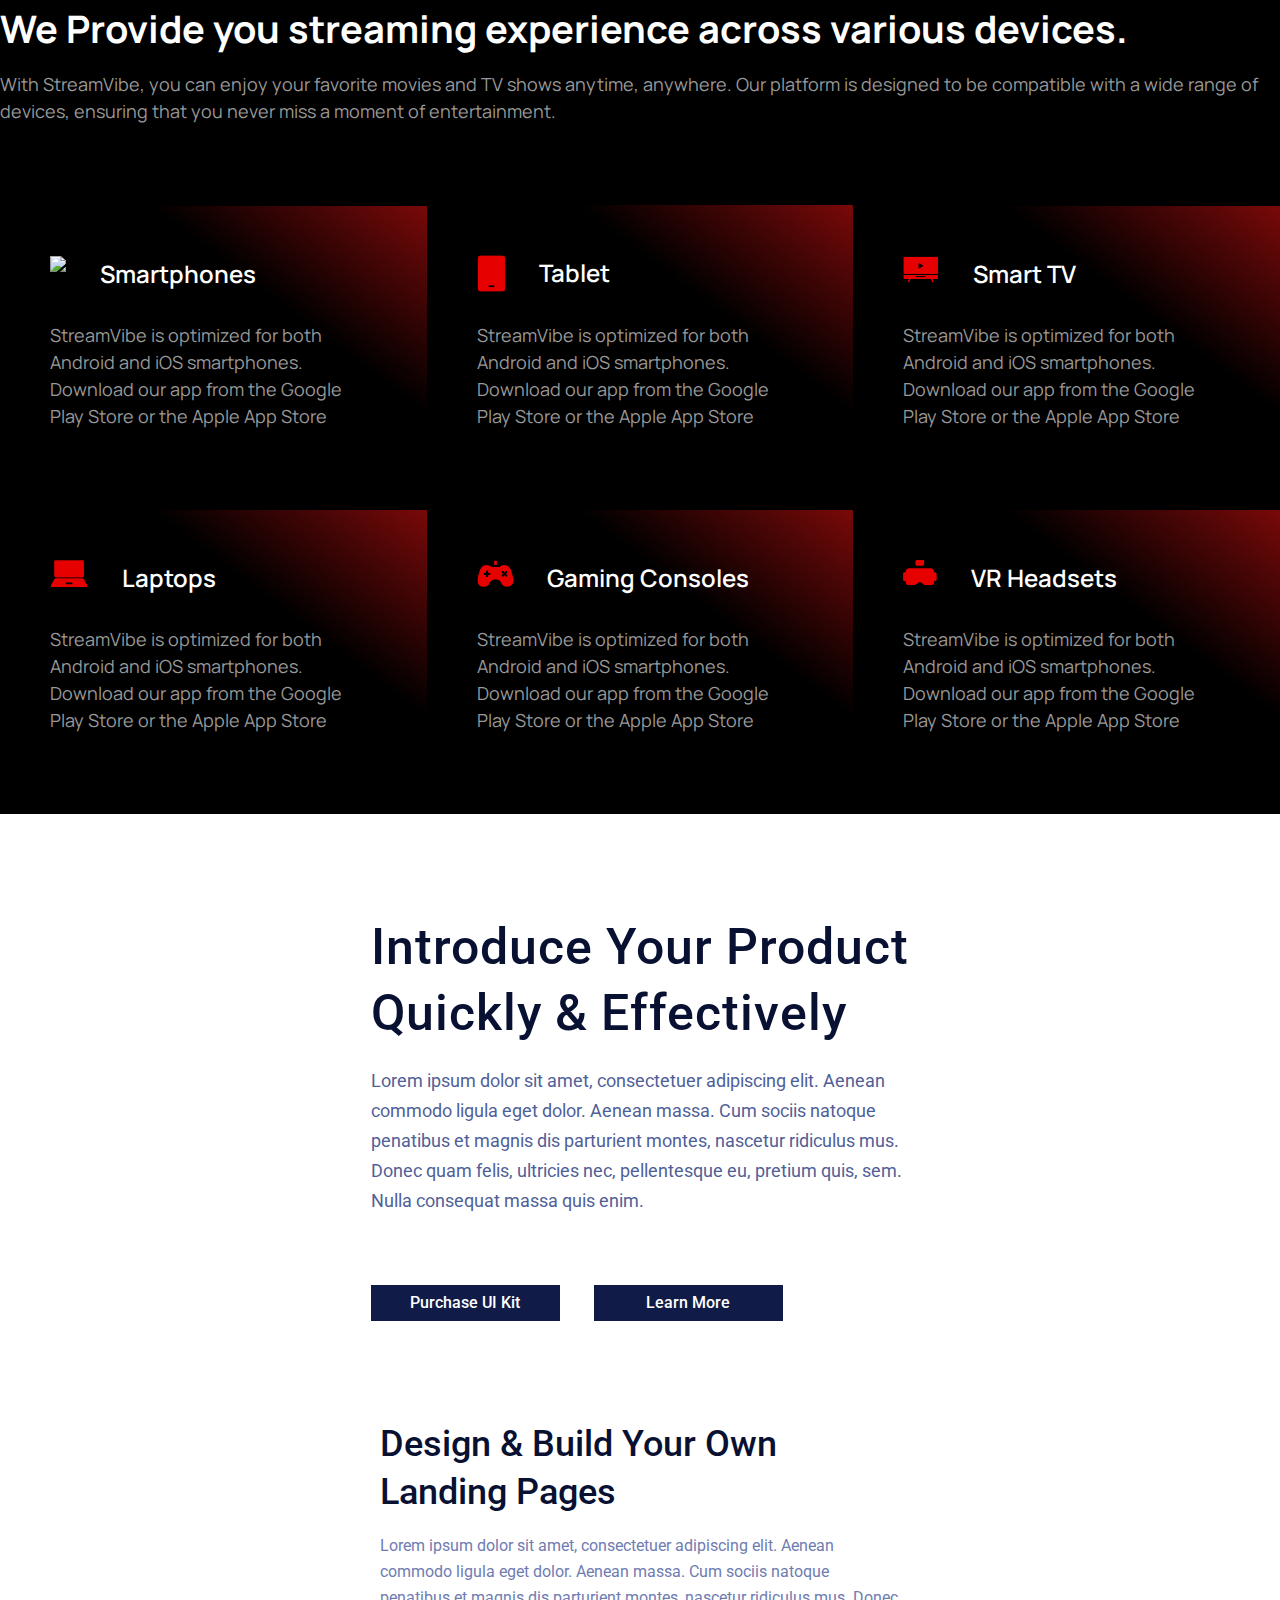
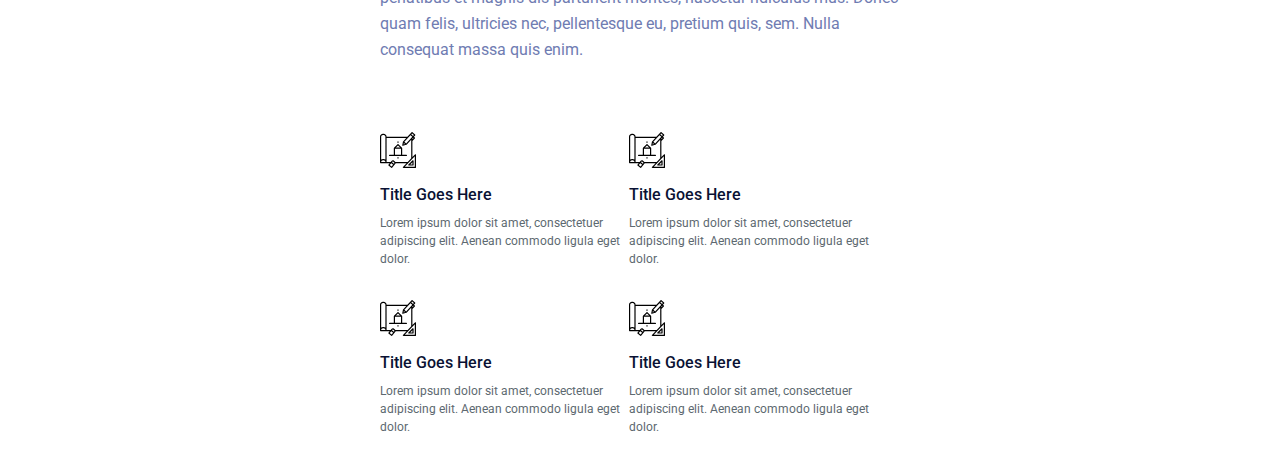
==== lesson_05_homework/index.html @ 4cff7422 "Add files via upload" ====
<!DOCTYPE html>
<html lang="eng">

<head>
	<meta charset="UTF-8">
	<meta name="viewport" content="width=device-width, initial-scale=1.0">
	<link rel="stylesheet" href="css/style.css">
	<title>Lesson 05 homework</title>
</head>

<body>
	<header>

	</header>
	<main>
		<div class="films">
			<div class="heading">
				<h1>
					We Provide you streaming experience across various devices.
				</h1>
				<p>
					With StreamVibe, you can enjoy your favorite movies and TV shows anytime, anywhere. Our platform is
					designed to be
					compatible with a wide range of devices, ensuring that you never miss a moment of entertainment.
				</p>
			</div>
			<div class="blocks">
				<div class="block smartphones">
					<div class="heading-item">
						<img src="/img/Frame.svg" alt="smartphones">
						<h2>Smartphones</h2>
					</div>
					<p>StreamVibe is optimized for both Android and iOS smartphones. Download our app from the Google
						Play
						Store or the Apple
						App Store</p>
				</div>
				<div class="block tablet">
					<div class="heading-item">
						<img src=" img/tablet.svg" alt="tablet">
						<h2>Tablet</h2>
					</div>
					<p>StreamVibe is optimized for both Android and iOS smartphones. Download our app from the Google
						Play
						Store or the Apple
						App Store</p>
				</div>
				<div class="block smart-tv">
					<div class="heading-item">
						<img src="img/smarttv.svg" alt="smart tv">
						<h2>Smart TV</h2>
					</div>
					<p>StreamVibe is optimized for both Android and iOS smartphones. Download our app from the Google
						Play
						Store or the Apple
						App Store</p>
				</div>
				<div class="block laptops">
					<div class="heading-item">
						<img src="img/laptop.svg" alt="laptops">
						<h2>Laptops</h2>
					</div>
					<p>StreamVibe is optimized for both Android and iOS smartphones. Download our app from the Google
						Play
						Store or the Apple
						App Store</p>
				</div>
				<div class="block consoles">
					<div class="heading-item">
						<img src="img/gaming_controles.svg" alt="Gaming Consoles">
						<h2>Gaming Consoles</h2>
					</div>
					<p>StreamVibe is optimized for both Android and iOS smartphones. Download our app from the Google
						Play
						Store or the Apple
						App Store</p>
				</div>
				<div class="block vr">
					<div class="heading-item">
						<img src="img/vr.svg" alt="VR Headsets ">
						<h2>VR Headsets</h2>
					</div>
					<p>StreamVibe is optimized for both Android and iOS smartphones. Download our app from the Google
						Play
						Store or the Apple
						App Store</p>
				</div>
			</div>
		</div>



		<div class="landing">
			<div class="conteiner">
				<div class="text-landing">
					<h1>
						Introduce Your Product Quickly & Effectively
					</h1>
					<p>
						Lorem ipsum dolor sit amet, consectetuer adipiscing elit. Aenean commodo ligula eget dolor.
						Aenean
						massa. Cum sociis
						natoque penatibus et magnis dis parturient montes, nascetur ridiculus
						mus. Donec quam felis, ultricies nec, pellentesque eu, pretium quis, sem. Nulla consequat massa
						quis
						enim.
					</p>
				</div>
				<div class="buttons-landing">
					<p class="button-landing">Purchase UI Kit</p>
					<p class="button-landing">Learn More</p>
				</div>
			</div>
		</div>








		<div class="design">
			<div class="conteiner-design">
				<div class="text-design">
					<h1>Design & Build Your Own Landing Pages</h1>
					<p>Lorem ipsum dolor sit amet, consectetuer adipiscing elit. Aenean commodo ligula eget dolor.
						Aenean massa. Cum sociis
						natoque penatibus et magnis dis parturient montes, nascetur ridiculus
						mus. Donec quam felis, ultricies nec, pellentesque eu, pretium quis, sem. Nulla consequat massa
						quis enim.</p>
				</div>
				<div class="items-design">
					<div class="item-design">
						<img src="img/icon.svg" alt="">
						<h2>Title Goes Here</h2>
						<p>Lorem ipsum dolor sit amet, consectetuer adipiscing elit. Aenean commodo ligula eget dolor.
						</p>
					</div>
					<div class="item-design">
						<img src="img/icon.svg" alt="">
						<h2>Title Goes Here</h2>
						<p>Lorem ipsum dolor sit amet, consectetuer adipiscing elit. Aenean commodo ligula eget dolor.
						</p>
					</div>
					<div class="item-design">
						<img src="img/icon.svg" alt="">
						<h2>Title Goes Here</h2>
						<p>Lorem ipsum dolor sit amet, consectetuer adipiscing elit. Aenean commodo ligula eget dolor.
						</p>
					</div>
					<div class="item-design">
						<img src="img/icon.svg" alt="">
						<h2>Title Goes Here</h2>
						<p>Lorem ipsum dolor sit amet, consectetuer adipiscing elit. Aenean commodo ligula eget dolor.
						</p>
					</div>
				</div>

			</div>
		</div>
	</main>
	<footer>

	</footer>

</body>

</html>
---- lesson_05_homework/css/style.css ----
@import url("https://fonts.googleapis.com/css?family=Manrope:regular,600,700&display=swap");
@import url("https://fonts.googleapis.com/css?family=Roboto:regular,500&display=swap");

@import url("reset.css");

.films {
    background-color: black;
    font-family: manrope;
    color: #999999;
    max-width: 1500px;
    margin: 0 auto 100px auto;



}

.heading h1 {
    font-size: 38px;
    font-weight: 700;
    line-height: 150%;
    color: #FFF;
    margin-bottom: 14px;
}

.heading p {
    font-size: 18px;
    line-height: 150%;
}

.heading {
    margin-bottom: 80px;
}



.block h2 {
    color: #FFF;
    font-size: 24px;
    font-weight: 600;
    line-height: 150%;
}

.block p {
    font-size: 18px;
    line-height: 150%;
}

.block img {
    display: inline-block;
    margin-right: 33.8px;
}

.block h2 {
    display: inline-block;
}

.heading-item {
    margin-bottom: 30px;
}

.blocks {
    /*margin-left: -5px;
    margin-right: -5px;
    */
    font-size: 0;


}



.block {
    background: rgb(121, 9, 9);
    background: linear-gradient(217deg, rgba(121, 9, 9, 1) 0%, rgba(0, 0, 0, 1) 35%);
    margin-bottom: 30px;
    padding: 50px;

    display: inline-block;
    width: 33.333%;
}

/* Друга домашка*/
.landing {

    font-family: Roboto;
    color: #091133;
    max-width: 539px;
    margin: 0 auto 100px auto;

}

.text-landing h1 {
    font-size: 50px;
    font-weight: 500;
    line-height: 132%;
    letter-spacing: 1px;
    margin-bottom: 20px;
}

.text-landing p {
    color: #505F98;
    font-size: 18px;
    font-weight: 400;
    line-height: 166.667%;

}

.text-landing {
    margin-bottom: 70px;
}

.buttons-landing {}

.button-landing {
    padding-block: 5px;
    color: #FFFFFF;
    text-align: center;
    min-width: 189px;
    min-height: 36px;
    background-color: #111B47;
    display: inline-block;
    font-size: 16px;
    font-weight: 500;
    line-height: 162.5%;
    margin-right: 30px;

}

.conteiner {
    padding: 58 92 107 163;
}

/* Третя домашка*/

.design {
    font-family: Roboto;
    color: #091133;
    max-width: 520px;
    margin: 0 auto 100px auto;
}



.text-design {
    margin-bottom: 69px;
}

.text-design h1 {
    font-size: 36px;
    font-weight: 500;
    line-height: 133.333%;
    margin-bottom: 16px;
}

.text-design p {
    font-size: 16px;
    font-weight: 400;
    line-height: 162.5%;
    color: #6F7CB2;
}

.items-design {}

.item-design {
    max-width: 245px;
    display: inline-block;
    width: 50%;
    margin-bottom: 32px;
}

.item-design img {
    margin-bottom: 14px;
}

.item-design h2 {
    margin-bottom: 6px;
    font-size: 16px;
    font-weight: 500;
    line-height: 162.5%;

}

.item-design p {
    font-size: 12px;
    font-weight: 400;
    line-height: 150%;
    color: #5D6970;

}
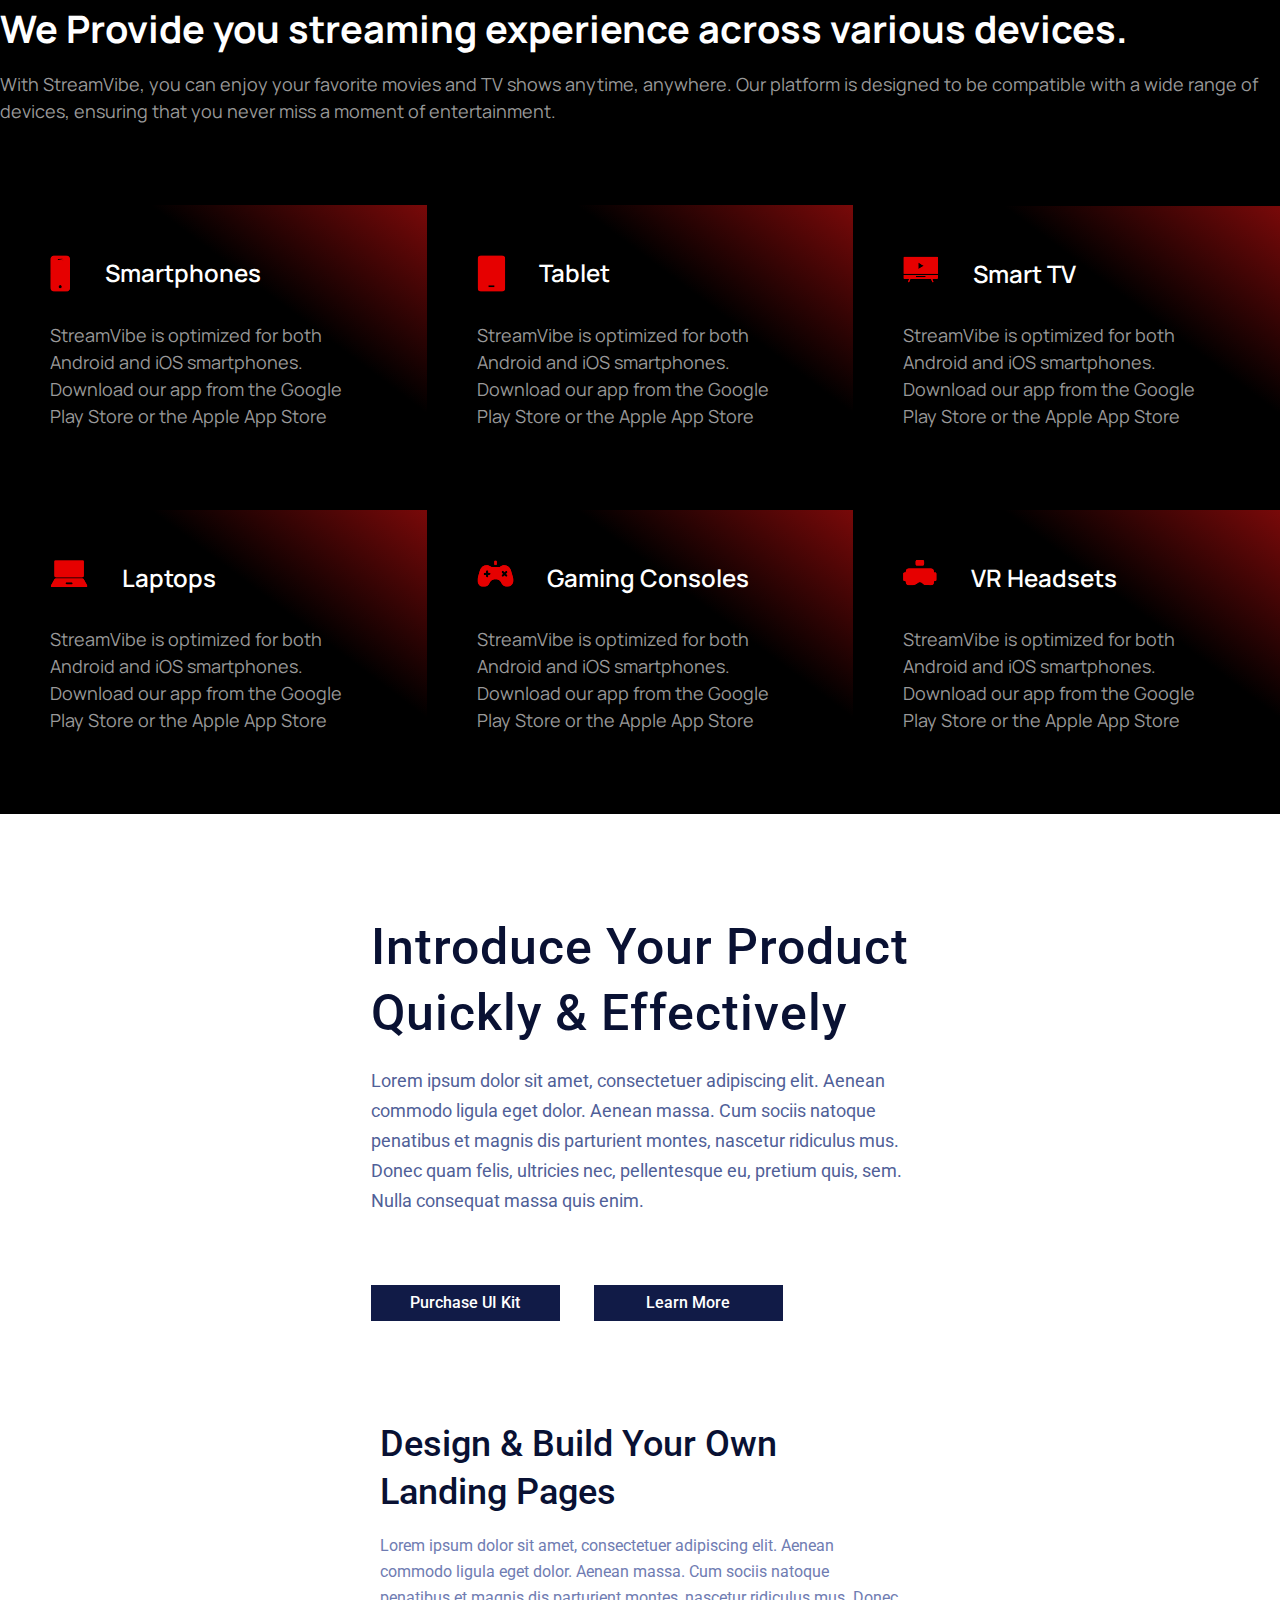
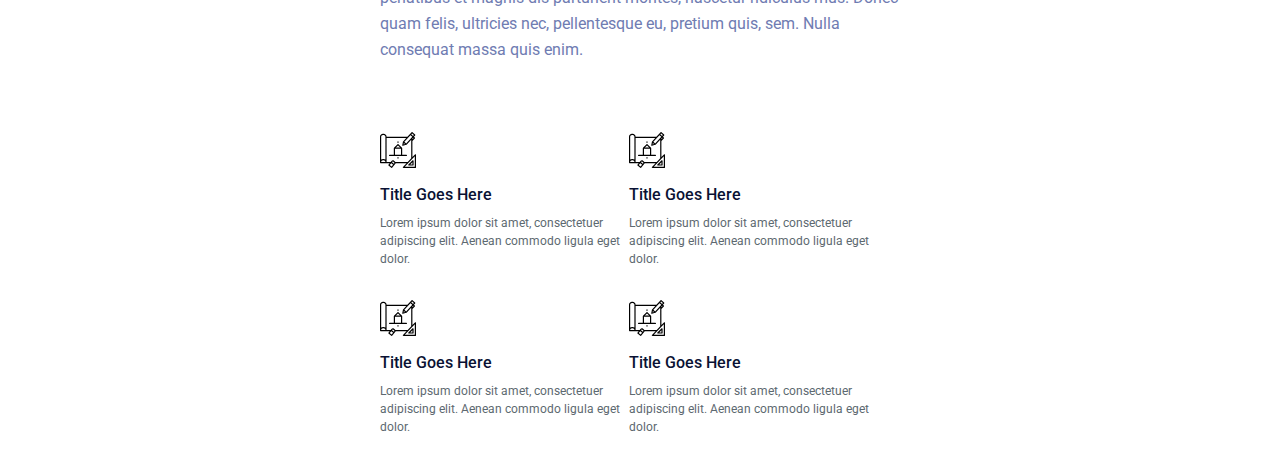
==== commit 01e1c955: "Add files via upload" ====
--- a/lesson_05_homework/index.html
+++ b/lesson_05_homework/index.html
@@ -1,5 +1,5 @@
 <!DOCTYPE html>
-<html lang="eng">
+<html lang="en">
 
 <head>
 	<meta charset="UTF-8">
@@ -27,7 +27,7 @@
 			<div class="blocks">
 				<div class="block smartphones">
 					<div class="heading-item">
-						<img src="/img/Frame.svg" alt="smartphones">
+						<img src="img/frame.svg" alt="smartphones">
 						<h2>Smartphones</h2>
 					</div>
 					<p>StreamVibe is optimized for both Android and iOS smartphones. Download our app from the Google
@@ -132,25 +132,25 @@
 				</div>
 				<div class="items-design">
 					<div class="item-design">
-						<img src="img/icon.svg" alt="">
+						<img src="img/icon.svg" alt="icon">
 						<h2>Title Goes Here</h2>
 						<p>Lorem ipsum dolor sit amet, consectetuer adipiscing elit. Aenean commodo ligula eget dolor.
 						</p>
 					</div>
 					<div class="item-design">
-						<img src="img/icon.svg" alt="">
+						<img src="img/icon.svg" alt="icon">
 						<h2>Title Goes Here</h2>
 						<p>Lorem ipsum dolor sit amet, consectetuer adipiscing elit. Aenean commodo ligula eget dolor.
 						</p>
 					</div>
 					<div class="item-design">
-						<img src="img/icon.svg" alt="">
+						<img src="img/icon.svg" alt="icon">
 						<h2>Title Goes Here</h2>
 						<p>Lorem ipsum dolor sit amet, consectetuer adipiscing elit. Aenean commodo ligula eget dolor.
 						</p>
 					</div>
 					<div class="item-design">
-						<img src="img/icon.svg" alt="">
+						<img src="img/icon.svg" alt="icon">
 						<h2>Title Goes Here</h2>
 						<p>Lorem ipsum dolor sit amet, consectetuer adipiscing elit. Aenean commodo ligula eget dolor.
 						</p>
--- a/lesson_05_homework/css/style.css
+++ b/lesson_05_homework/css/style.css
@@ -5,7 +5,7 @@
 
 .films {
     background-color: black;
-    font-family: manrope;
+    font-family: manrope, sans-serif;
     color: #999999;
     max-width: 1500px;
     margin: 0 auto 100px auto;
@@ -82,7 +82,7 @@
 /* Друга домашка*/
 .landing {
 
-    font-family: Roboto;
+    font-family: Roboto, sans-serif;
     color: #091133;
     max-width: 539px;
     margin: 0 auto 100px auto;
@@ -109,7 +109,7 @@
     margin-bottom: 70px;
 }
 
-.buttons-landing {}
+
 
 .button-landing {
     padding-block: 5px;
@@ -126,14 +126,12 @@
 
 }
 
-.conteiner {
-    padding: 58 92 107 163;
-}
+
 
 /* Третя домашка*/
 
 .design {
-    font-family: Roboto;
+    font-family: Roboto, sans-serif;
     color: #091133;
     max-width: 520px;
     margin: 0 auto 100px auto;
@@ -159,7 +157,6 @@
     color: #6F7CB2;
 }
 
-.items-design {}
 
 .item-design {
     max-width: 245px;
